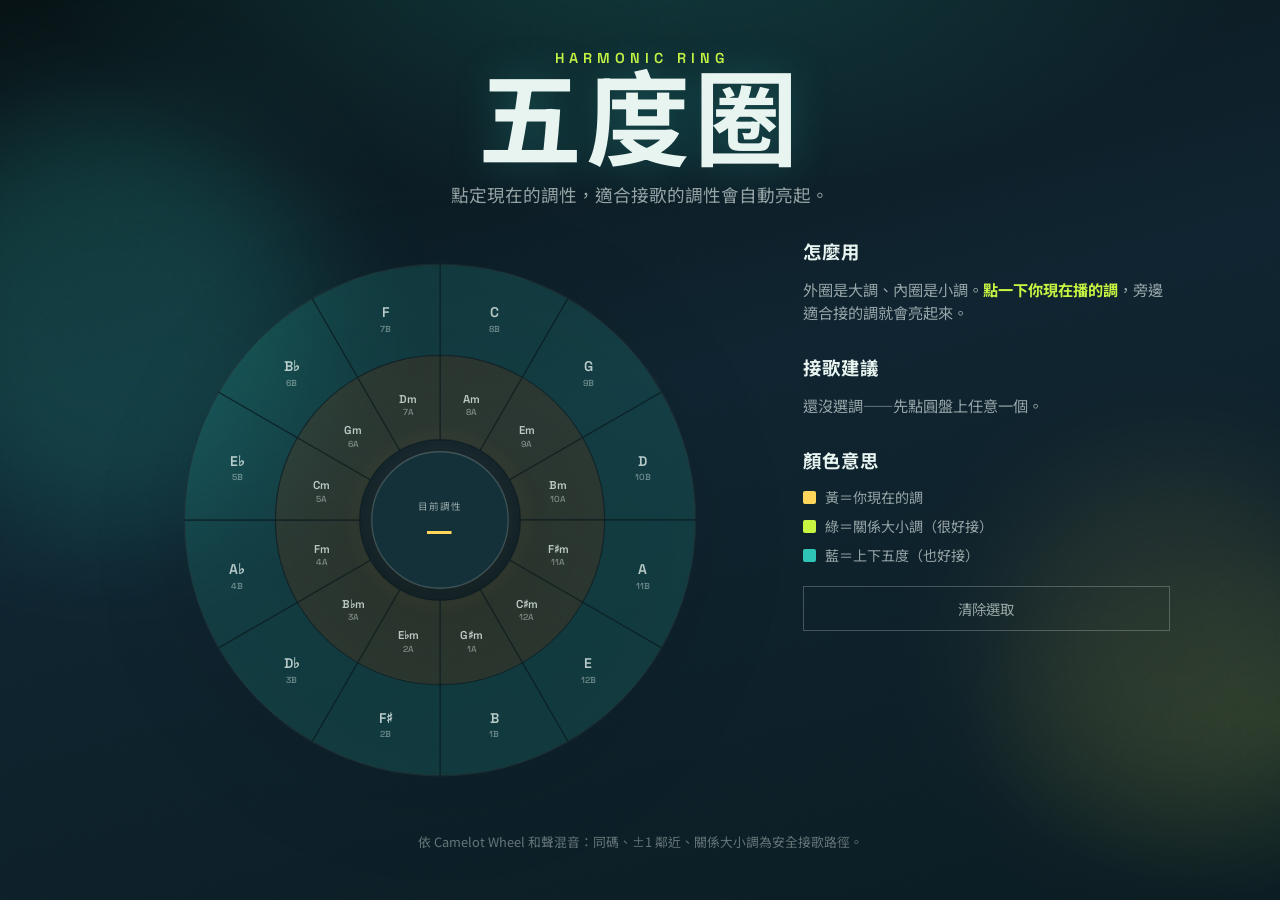
==== index.html @ 243cd07b "Add interactive Circle of Fifths DJ mixing reference page" ====
<!DOCTYPE html>
<html lang="zh-Hant">
<head>
  <meta charset="UTF-8" />
  <meta name="viewport" content="width=device-width, initial-scale=1.0" />
  <title>五度圈 · DJ 接歌參考</title>
  <link rel="preconnect" href="https://fonts.googleapis.com" />
  <link rel="preconnect" href="https://fonts.gstatic.com" crossorigin />
  <link href="https://fonts.googleapis.com/css2?family=Archivo+Black&family=Noto+Sans+TC:wght@400;500;700&family=Space+Grotesk:wght@400;500;600&display=swap" rel="stylesheet" />
  <link rel="stylesheet" href="styles.css" />
</head>
<body>
  <div class="atmosphere" aria-hidden="true">
    <div class="orb orb-a"></div>
    <div class="orb orb-b"></div>
    <div class="grain"></div>
  </div>

  <header class="hero">
    <p class="brand">HARMONIC RING</p>
    <h1>五度圈</h1>
    <p class="tagline">點定現在的調性，適合接歌的調性會自動亮起。</p>
  </header>

  <main class="stage">
    <section class="wheel-panel" aria-label="五度圈">
      <div class="wheel-wrap">
        <svg id="wheel" viewBox="0 0 640 640" role="img" aria-label="可點選的五度圈">
          <defs>
            <radialGradient id="hubGlow" cx="50%" cy="50%" r="50%">
              <stop offset="0%" stop-color="rgba(255, 214, 90, 0.35)" />
              <stop offset="55%" stop-color="rgba(255, 214, 90, 0.08)" />
              <stop offset="100%" stop-color="rgba(255, 214, 90, 0)" />
            </radialGradient>
            <filter id="softGlow" x="-40%" y="-40%" width="180%" height="180%">
              <feGaussianBlur stdDeviation="4" result="blur" />
              <feMerge>
                <feMergeNode in="blur" />
                <feMergeNode in="SourceGraphic" />
              </feMerge>
            </filter>
          </defs>
          <circle class="wheel-ring" cx="320" cy="320" r="292" />
          <circle class="wheel-ring inner" cx="320" cy="320" r="188" />
          <circle class="hub-glow" cx="320" cy="320" r="110" fill="url(#hubGlow)" />
          <g id="segments"></g>
          <g id="labels"></g>
          <g class="hub">
            <circle cx="320" cy="320" r="78" class="hub-disk" />
            <text x="320" y="308" class="hub-kicker" text-anchor="middle">目前調性</text>
            <text id="hub-key" x="320" y="342" class="hub-key" text-anchor="middle">—</text>
            <text id="hub-camelot" x="320" y="368" class="hub-camelot" text-anchor="middle"></text>
          </g>
        </svg>
      </div>
    </section>

    <aside class="side" aria-live="polite">
      <div class="side-block">
        <h2>怎麼用</h2>
        <p class="hint">外圈是大調、內圈是小調。<strong>點一下你現在播的調</strong>，旁邊適合接的調就會亮起來。</p>
      </div>

      <div class="side-block">
        <h2>接歌建議</h2>
        <p id="hint" class="hint">還沒選調——先點圓盤上任意一個。</p>
        <ul id="compat-list" class="compat-list"></ul>
      </div>

      <div class="side-block colors">
        <h2>顏色意思</h2>
        <ul class="legend">
          <li><span class="swatch selected"></span>黃＝你現在的調</li>
          <li><span class="swatch match"></span>綠＝關係大小調（很好接）</li>
          <li><span class="swatch adjacent"></span>藍＝上下五度（也好接）</li>
        </ul>
      </div>

      <button type="button" id="clear-btn" class="clear-btn">清除選取</button>
    </aside>
  </main>

  <footer class="foot">
    <p>依 Camelot Wheel 和聲混音：同碼、±1 鄰近、關係大小調為安全接歌路徑。</p>
  </footer>

  <script src="app.js"></script>
</body>
</html>
---- styles.css ----
:root {
  --ink: #0c1a1f;
  --ink-soft: #143039;
  --foam: #e8f4f0;
  --foam-dim: rgba(232, 244, 240, 0.62);
  --lime: #c8f542;
  --lime-deep: #9bc91a;
  --amber: #ffd65a;
  --teal: #2ec4b6;
  --teal-dim: rgba(46, 196, 182, 0.28);
  --rose: #ff6b4a;
  --mute: rgba(232, 244, 240, 0.18);
  --font-display: "Archivo Black", "Noto Sans TC", sans-serif;
  --font-body: "Noto Sans TC", "Space Grotesk", sans-serif;
  --font-mono: "Space Grotesk", sans-serif;
}

*,
*::before,
*::after {
  box-sizing: border-box;
}

html,
body {
  margin: 0;
  min-height: 100%;
}

body {
  font-family: var(--font-body);
  color: var(--foam);
  background: var(--ink);
  overflow-x: hidden;
  line-height: 1.5;
}

.atmosphere {
  position: fixed;
  inset: 0;
  pointer-events: none;
  z-index: 0;
  background:
    radial-gradient(ellipse 90% 60% at 50% -10%, rgba(46, 196, 182, 0.22), transparent 55%),
    radial-gradient(ellipse 50% 40% at 100% 80%, rgba(200, 245, 66, 0.08), transparent 50%),
    linear-gradient(165deg, #071215 0%, #0f2430 45%, #0a1c22 100%);
}

.orb {
  position: absolute;
  border-radius: 50%;
  filter: blur(60px);
  opacity: 0.55;
  animation: drift 14s ease-in-out infinite alternate;
}

.orb-a {
  width: min(48vw, 420px);
  height: min(48vw, 420px);
  top: 12%;
  left: -8%;
  background: rgba(46, 196, 182, 0.35);
}

.orb-b {
  width: min(40vw, 360px);
  height: min(40vw, 360px);
  right: -6%;
  bottom: 8%;
  background: rgba(255, 214, 90, 0.18);
  animation-delay: -4s;
}

.grain {
  position: absolute;
  inset: 0;
  opacity: 0.07;
  background-image: url("data:image/svg+xml,%3Csvg viewBox='0 0 200 200' xmlns='http://www.w3.org/2000/svg'%3E%3Cfilter id='n'%3E%3CfeTurbulence type='fractalNoise' baseFrequency='0.85' numOctaves='3' stitchTiles='stitch'/%3E%3C/filter%3E%3Crect width='100%25' height='100%25' filter='url(%23n)'/%3E%3C/svg%3E");
  mix-blend-mode: overlay;
}

@keyframes drift {
  from { transform: translate(0, 0) scale(1); }
  to { transform: translate(24px, -18px) scale(1.08); }
}

.hero,
.stage,
.foot {
  position: relative;
  z-index: 1;
}

.hero {
  text-align: center;
  padding: clamp(1.5rem, 5vw, 3rem) 1.25rem 0.5rem;
  animation: rise 0.7s ease-out both;
}

.brand {
  margin: 0;
  font-family: var(--font-mono);
  font-size: clamp(0.75rem, 2vw, 0.9rem);
  letter-spacing: 0.35em;
  text-indent: 0.35em;
  color: var(--lime);
  font-weight: 600;
}

.hero h1 {
  margin: 0.35rem 0 0.5rem;
  font-family: var(--font-display);
  font-size: clamp(3.2rem, 12vw, 6.5rem);
  letter-spacing: 0.04em;
  line-height: 0.95;
  color: var(--foam);
  text-shadow: 0 0 40px rgba(46, 196, 182, 0.25);
}

.tagline {
  margin: 0 auto;
  max-width: 26rem;
  color: var(--foam-dim);
  font-size: clamp(0.95rem, 2.4vw, 1.1rem);
  font-weight: 400;
}

.stage {
  display: grid;
  grid-template-columns: 1fr;
  gap: 1.5rem;
  align-items: start;
  max-width: 1100px;
  margin: 0 auto;
  padding: 1rem 1.25rem 2rem;
}

@media (min-width: 900px) {
  .stage {
    grid-template-columns: minmax(0, 1.35fr) minmax(260px, 0.75fr);
    gap: 2rem;
    padding-top: 1.5rem;
  }
}

.wheel-wrap {
  width: min(100%, 560px);
  margin: 0 auto;
  animation: rise 0.85s ease-out 0.12s both;
}

#wheel {
  width: 100%;
  height: auto;
  display: block;
  filter: drop-shadow(0 20px 50px rgba(0, 0, 0, 0.45));
}

.wheel-ring {
  fill: none;
  stroke: rgba(232, 244, 240, 0.12);
  stroke-width: 1.5;
}

.wheel-ring.inner {
  stroke: rgba(232, 244, 240, 0.08);
}

.hub-disk {
  fill: var(--ink-soft);
  stroke: rgba(232, 244, 240, 0.2);
  stroke-width: 1.5;
}

.hub-kicker {
  fill: var(--foam-dim);
  font-family: var(--font-body);
  font-size: 11px;
  letter-spacing: 0.12em;
}

.hub-key {
  fill: var(--amber);
  font-family: var(--font-display);
  font-size: 28px;
  letter-spacing: 0.02em;
}

.hub-camelot {
  fill: var(--teal);
  font-family: var(--font-mono);
  font-size: 13px;
  font-weight: 600;
}

.key-seg {
  cursor: pointer;
  transition: opacity 0.25s ease, filter 0.25s ease;
  outline: none;
}

.key-seg path {
  stroke: rgba(12, 26, 31, 0.55);
  stroke-width: 1.5;
  transition: fill 0.25s ease, stroke 0.25s ease, filter 0.25s ease;
}

.key-seg text {
  pointer-events: none;
  font-family: var(--font-mono);
  font-weight: 600;
  fill: rgba(232, 244, 240, 0.78);
  transition: fill 0.25s ease, opacity 0.25s ease;
}

.key-seg .camelot-label {
  font-size: 10px;
  fill: rgba(232, 244, 240, 0.45);
  font-weight: 500;
}

.key-seg.major path {
  fill: rgba(46, 196, 182, 0.16);
}

.key-seg.minor path {
  fill: rgba(255, 214, 90, 0.12);
}

.key-seg:hover path,
.key-seg:focus-visible path {
  fill: rgba(200, 245, 66, 0.28);
  stroke: rgba(200, 245, 66, 0.55);
}

.key-seg:hover text,
.key-seg:focus-visible text {
  fill: var(--foam);
}

/* Dim non-compatible when a key is selected */
.wheel-active .key-seg {
  opacity: 0.28;
}

.wheel-active .key-seg.is-lit {
  opacity: 1;
  animation: pop 0.35s ease-out both;
}

.wheel-active .key-seg.is-selected path {
  fill: var(--amber);
  stroke: rgba(255, 246, 200, 0.9);
  filter: url(#softGlow);
}

.wheel-active .key-seg.is-selected text {
  fill: var(--ink);
}

.wheel-active .key-seg.is-selected .camelot-label {
  fill: rgba(12, 26, 31, 0.7);
}

.wheel-active .key-seg.is-match path {
  fill: rgba(200, 245, 66, 0.55);
  stroke: rgba(200, 245, 66, 0.85);
}

.wheel-active .key-seg.is-match text {
  fill: var(--ink);
}

.wheel-active .key-seg.is-match .camelot-label {
  fill: rgba(12, 26, 31, 0.65);
}

.wheel-active .key-seg.is-adjacent path {
  fill: rgba(46, 196, 182, 0.55);
  stroke: rgba(46, 196, 182, 0.9);
}

.wheel-active .key-seg.is-adjacent text {
  fill: var(--ink);
}

.wheel-active .key-seg.is-adjacent .camelot-label {
  fill: rgba(12, 26, 31, 0.65);
}

.wheel-active .key-seg.is-energy path {
  fill: rgba(255, 107, 74, 0.5);
  stroke: rgba(255, 107, 74, 0.85);
}

.wheel-active .key-seg.is-energy text {
  fill: var(--foam);
}

@keyframes pop {
  from { transform: scale(0.96); }
  to { transform: scale(1); }
}

@keyframes rise {
  from {
    opacity: 0;
    transform: translateY(16px);
  }
  to {
    opacity: 1;
    transform: translateY(0);
  }
}

.side {
  display: flex;
  flex-direction: column;
  gap: 1.25rem;
  animation: rise 0.9s ease-out 0.2s both;
}

.side-block h2 {
  margin: 0 0 0.65rem;
  font-family: var(--font-display);
  font-size: 1.15rem;
  letter-spacing: 0.06em;
  color: var(--foam);
}

.hint {
  margin: 0 0 0.75rem;
  color: var(--foam-dim);
  font-size: 0.95rem;
}

.compat-list {
  list-style: none;
  margin: 0;
  padding: 0;
  display: flex;
  flex-direction: column;
  gap: 0.45rem;
}

.compat-list li {
  display: flex;
  align-items: baseline;
  justify-content: space-between;
  gap: 0.75rem;
  padding: 0.55rem 0;
  border-bottom: 1px solid var(--mute);
  font-size: 0.95rem;
}

.compat-list .name {
  font-weight: 700;
  color: var(--foam);
}

.compat-list .why {
  color: var(--foam-dim);
  font-size: 0.82rem;
  text-align: right;
}

.compat-list .tag {
  display: inline-block;
  margin-right: 0.35rem;
  font-family: var(--font-mono);
  font-size: 0.75rem;
  font-weight: 600;
  color: var(--teal);
}

.hint strong {
  color: var(--lime);
  font-weight: 700;
}

.legend {
  list-style: none;
  margin: 0;
  padding: 0;
  display: flex;
  flex-direction: column;
  gap: 0.5rem;
  font-size: 0.88rem;
  color: var(--foam-dim);
}

.legend li {
  display: flex;
  align-items: center;
  gap: 0.55rem;
}

.swatch {
  width: 0.85rem;
  height: 0.85rem;
  border-radius: 2px;
  flex-shrink: 0;
}

.swatch.selected { background: var(--amber); }
.swatch.match { background: var(--lime); }
.swatch.adjacent { background: var(--teal); }
.swatch.energy { background: var(--rose); }

.clear-btn {
  appearance: none;
  border: 1px solid rgba(232, 244, 240, 0.25);
  background: transparent;
  color: var(--foam-dim);
  font-family: var(--font-body);
  font-size: 0.9rem;
  padding: 0.7rem 1rem;
  cursor: pointer;
  transition: color 0.2s ease, border-color 0.2s ease, background 0.2s ease;
}

.clear-btn:hover {
  color: var(--foam);
  border-color: var(--lime);
  background: rgba(200, 245, 66, 0.08);
}

.foot {
  text-align: center;
  padding: 0 1.25rem 2.5rem;
  color: rgba(232, 244, 240, 0.4);
  font-size: 0.8rem;
}

.foot p {
  margin: 0 auto;
  max-width: 36rem;
}
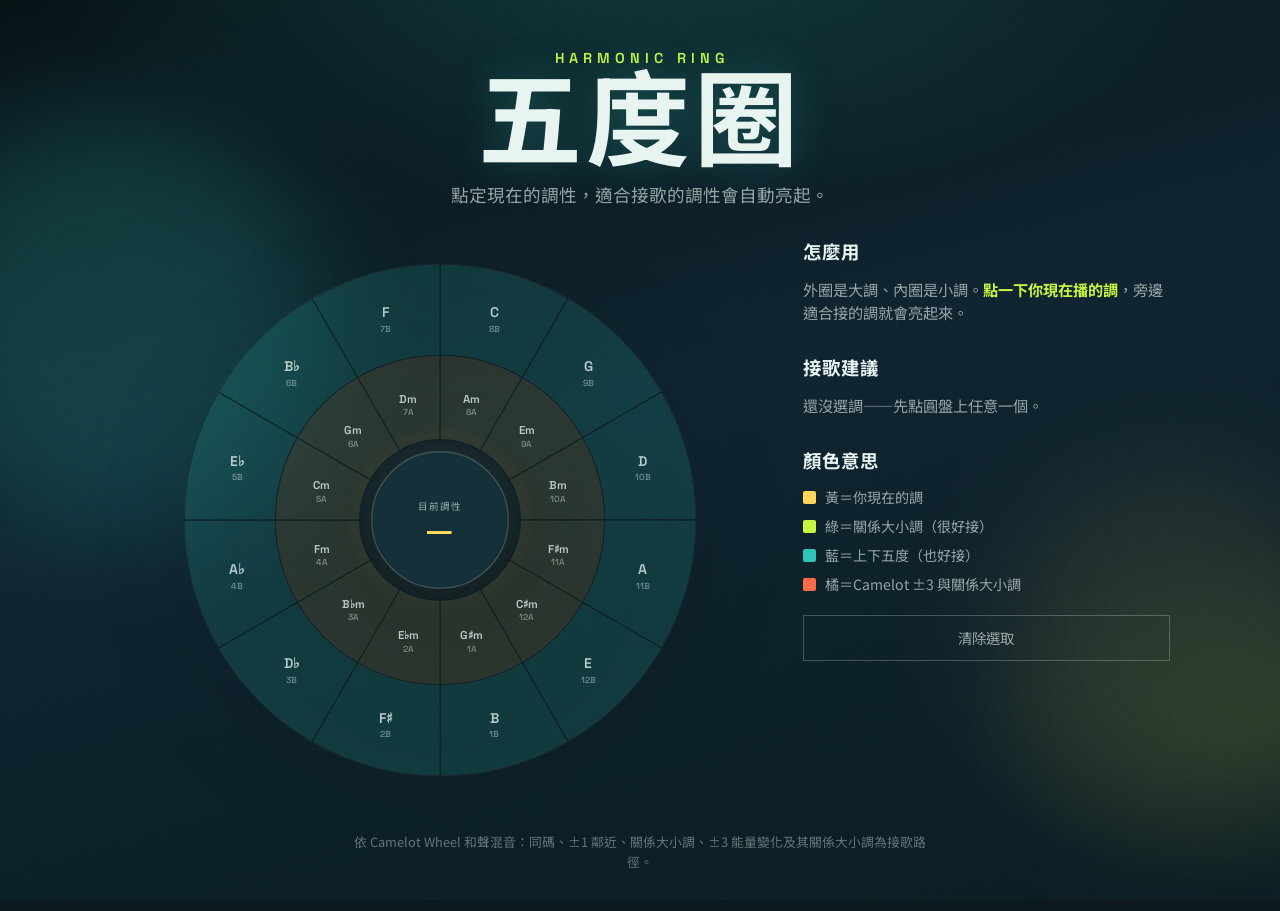
==== commit 4ec180ff: "Add Camelot ±3 energy links and their relative majors/minors Highlight same-letter ±3 keys plus oppo" ====
--- a/index.html
+++ b/index.html
@@ -73,6 +73,7 @@
           <li><span class="swatch selected"></span>黃＝你現在的調</li>
           <li><span class="swatch match"></span>綠＝關係大小調（很好接）</li>
           <li><span class="swatch adjacent"></span>藍＝上下五度（也好接）</li>
+          <li><span class="swatch energy"></span>橘＝Camelot ±3 與關係大小調</li>
         </ul>
       </div>
 
@@ -81,7 +82,7 @@
   </main>
 
   <footer class="foot">
-    <p>依 Camelot Wheel 和聲混音：同碼、±1 鄰近、關係大小調為安全接歌路徑。</p>
+    <p>依 Camelot Wheel 和聲混音：同碼、±1 鄰近、關係大小調、±3 能量變化及其關係大小調為接歌路徑。</p>
   </footer>
 
   <script src="app.js"></script>
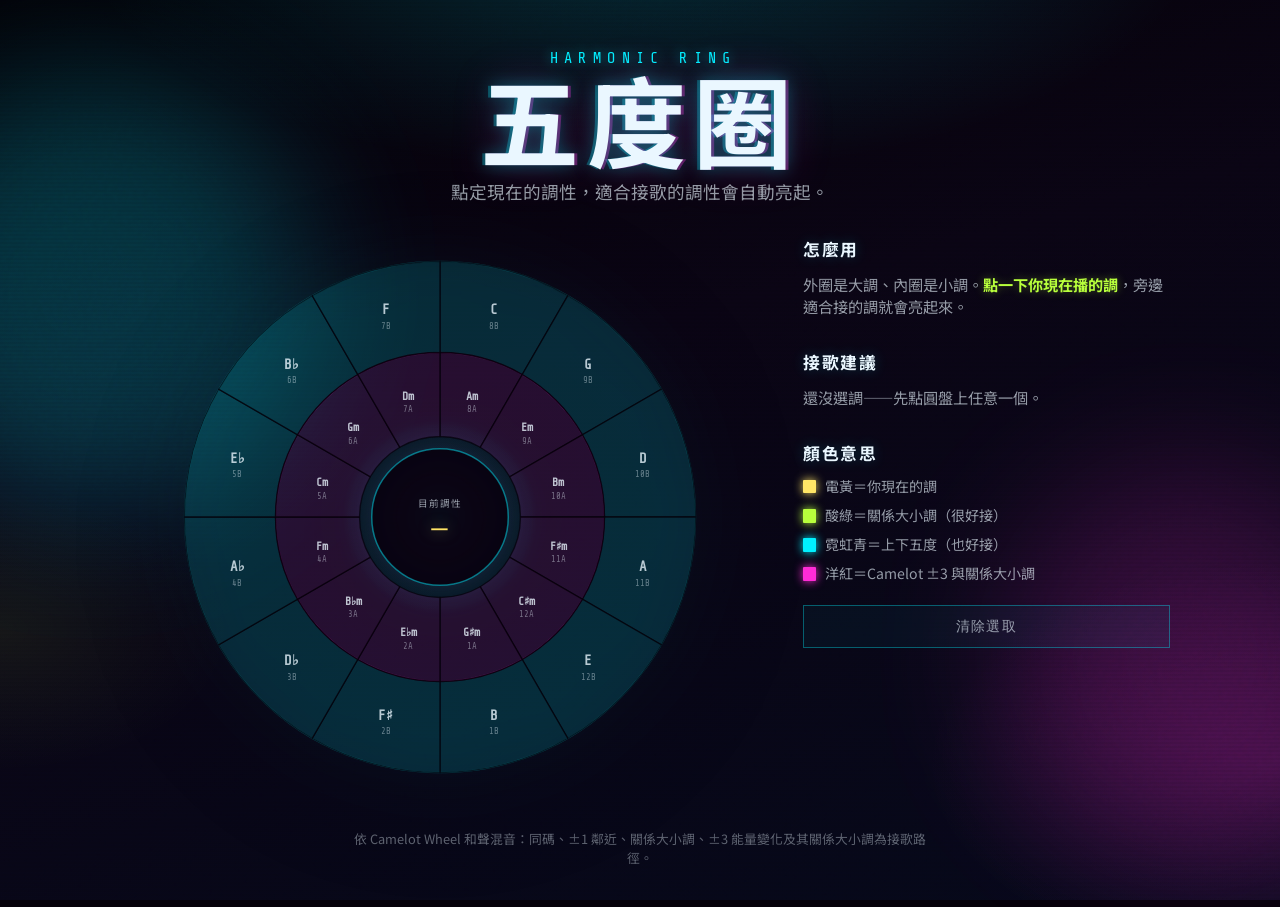
==== commit cfc0fd71: "Restyle UI to a cyberpunk neon palette Shift the wheel into void black with cyan/magenta neon accent" ====
--- a/index.html
+++ b/index.html
@@ -6,7 +6,7 @@
   <title>五度圈 · DJ 接歌參考</title>
   <link rel="preconnect" href="https://fonts.googleapis.com" />
   <link rel="preconnect" href="https://fonts.gstatic.com" crossorigin />
-  <link href="https://fonts.googleapis.com/css2?family=Archivo+Black&family=Noto+Sans+TC:wght@400;500;700&family=Space+Grotesk:wght@400;500;600&display=swap" rel="stylesheet" />
+  <link href="https://fonts.googleapis.com/css2?family=Noto+Sans+TC:wght@400;500;700&family=Orbitron:wght@600;700&family=Rajdhani:wght@500;600;700&family=Share+Tech+Mono&display=swap" rel="stylesheet" />
   <link rel="stylesheet" href="styles.css" />
 </head>
 <body>
@@ -14,6 +14,7 @@
     <div class="orb orb-a"></div>
     <div class="orb orb-b"></div>
     <div class="grain"></div>
+    <div class="scanlines"></div>
   </div>
 
   <header class="hero">
@@ -28,9 +29,9 @@
         <svg id="wheel" viewBox="0 0 640 640" role="img" aria-label="可點選的五度圈">
           <defs>
             <radialGradient id="hubGlow" cx="50%" cy="50%" r="50%">
-              <stop offset="0%" stop-color="rgba(255, 214, 90, 0.35)" />
-              <stop offset="55%" stop-color="rgba(255, 214, 90, 0.08)" />
-              <stop offset="100%" stop-color="rgba(255, 214, 90, 0)" />
+              <stop offset="0%" stop-color="rgba(0, 240, 255, 0.4)" />
+              <stop offset="45%" stop-color="rgba(255, 43, 214, 0.14)" />
+              <stop offset="100%" stop-color="rgba(0, 240, 255, 0)" />
             </radialGradient>
             <filter id="softGlow" x="-40%" y="-40%" width="180%" height="180%">
               <feGaussianBlur stdDeviation="4" result="blur" />
@@ -70,10 +71,10 @@
       <div class="side-block colors">
         <h2>顏色意思</h2>
         <ul class="legend">
-          <li><span class="swatch selected"></span>黃＝你現在的調</li>
-          <li><span class="swatch match"></span>綠＝關係大小調（很好接）</li>
-          <li><span class="swatch adjacent"></span>藍＝上下五度（也好接）</li>
-          <li><span class="swatch energy"></span>橘＝Camelot ±3 與關係大小調</li>
+          <li><span class="swatch selected"></span>電黃＝你現在的調</li>
+          <li><span class="swatch match"></span>酸綠＝關係大小調（很好接）</li>
+          <li><span class="swatch adjacent"></span>霓虹青＝上下五度（也好接）</li>
+          <li><span class="swatch energy"></span>洋紅＝Camelot ±3 與關係大小調</li>
         </ul>
       </div>
 
--- a/styles.css
+++ b/styles.css
@@ -1,18 +1,20 @@
 :root {
-  --ink: #0c1a1f;
-  --ink-soft: #143039;
-  --foam: #e8f4f0;
-  --foam-dim: rgba(232, 244, 240, 0.62);
-  --lime: #c8f542;
-  --lime-deep: #9bc91a;
-  --amber: #ffd65a;
-  --teal: #2ec4b6;
-  --teal-dim: rgba(46, 196, 182, 0.28);
-  --rose: #ff6b4a;
-  --mute: rgba(232, 244, 240, 0.18);
-  --font-display: "Archivo Black", "Noto Sans TC", sans-serif;
-  --font-body: "Noto Sans TC", "Space Grotesk", sans-serif;
-  --font-mono: "Space Grotesk", sans-serif;
+  --ink: #05010a;
+  --ink-soft: #12081c;
+  --foam: #eaf7ff;
+  --foam-dim: rgba(234, 247, 255, 0.62);
+  --lime: #b8ff3c;
+  --lime-deep: #7fd90a;
+  --amber: #ffe566;
+  --teal: #00f0ff;
+  --teal-dim: rgba(0, 240, 255, 0.28);
+  --rose: #ff2bd6;
+  --magenta: #ff2bd6;
+  --magenta-dim: rgba(255, 43, 214, 0.28);
+  --mute: rgba(234, 247, 255, 0.14);
+  --font-display: "Orbitron", "Noto Sans TC", sans-serif;
+  --font-body: "Noto Sans TC", "Rajdhani", sans-serif;
+  --font-mono: "Share Tech Mono", "Rajdhani", monospace;
 }
 
 *,
@@ -41,47 +43,67 @@
   pointer-events: none;
   z-index: 0;
   background:
-    radial-gradient(ellipse 90% 60% at 50% -10%, rgba(46, 196, 182, 0.22), transparent 55%),
-    radial-gradient(ellipse 50% 40% at 100% 80%, rgba(200, 245, 66, 0.08), transparent 50%),
-    linear-gradient(165deg, #071215 0%, #0f2430 45%, #0a1c22 100%);
+    radial-gradient(ellipse 80% 50% at 50% -8%, rgba(0, 240, 255, 0.18), transparent 55%),
+    radial-gradient(ellipse 55% 45% at 100% 85%, rgba(255, 43, 214, 0.16), transparent 50%),
+    radial-gradient(ellipse 40% 35% at 0% 70%, rgba(184, 255, 60, 0.07), transparent 45%),
+    linear-gradient(165deg, #020006 0%, #0a0414 40%, #05081a 100%);
 }
 
 .orb {
   position: absolute;
   border-radius: 50%;
-  filter: blur(60px);
-  opacity: 0.55;
-  animation: drift 14s ease-in-out infinite alternate;
+  filter: blur(70px);
+  opacity: 0.65;
+  animation: drift 12s ease-in-out infinite alternate;
 }
 
 .orb-a {
-  width: min(48vw, 420px);
-  height: min(48vw, 420px);
-  top: 12%;
-  left: -8%;
-  background: rgba(46, 196, 182, 0.35);
+  width: min(52vw, 440px);
+  height: min(52vw, 440px);
+  top: 8%;
+  left: -10%;
+  background: rgba(0, 240, 255, 0.32);
 }
 
 .orb-b {
-  width: min(40vw, 360px);
-  height: min(40vw, 360px);
-  right: -6%;
-  bottom: 8%;
-  background: rgba(255, 214, 90, 0.18);
-  animation-delay: -4s;
+  width: min(44vw, 380px);
+  height: min(44vw, 380px);
+  right: -8%;
+  bottom: 6%;
+  background: rgba(255, 43, 214, 0.28);
+  animation-delay: -5s;
 }
 
 .grain {
   position: absolute;
   inset: 0;
-  opacity: 0.07;
-  background-image: url("data:image/svg+xml,%3Csvg viewBox='0 0 200 200' xmlns='http://www.w3.org/2000/svg'%3E%3Cfilter id='n'%3E%3CfeTurbulence type='fractalNoise' baseFrequency='0.85' numOctaves='3' stitchTiles='stitch'/%3E%3C/filter%3E%3Crect width='100%25' height='100%25' filter='url(%23n)'/%3E%3C/svg%3E");
+  opacity: 0.09;
+  background-image: url("data:image/svg+xml,%3Csvg viewBox='0 0 200 200' xmlns='http://www.w3.org/2000/svg'%3E%3Cfilter id='n'%3E%3CfeTurbulence type='fractalNoise' baseFrequency='0.9' numOctaves='3' stitchTiles='stitch'/%3E%3C/filter%3E%3Crect width='100%25' height='100%25' filter='url(%23n)'/%3E%3C/svg%3E");
   mix-blend-mode: overlay;
+}
+
+.scanlines {
+  position: absolute;
+  inset: 0;
+  opacity: 0.12;
+  background: repeating-linear-gradient(
+    to bottom,
+    transparent 0,
+    transparent 2px,
+    rgba(0, 0, 0, 0.45) 2px,
+    rgba(0, 0, 0, 0.45) 4px
+  );
+  animation: scan-drift 8s linear infinite;
 }
 
 @keyframes drift {
   from { transform: translate(0, 0) scale(1); }
-  to { transform: translate(24px, -18px) scale(1.08); }
+  to { transform: translate(28px, -22px) scale(1.1); }
+}
+
+@keyframes scan-drift {
+  from { transform: translateY(0); }
+  to { transform: translateY(4px); }
 }
 
 .hero,
@@ -100,21 +122,27 @@
 .brand {
   margin: 0;
   font-family: var(--font-mono);
-  font-size: clamp(0.75rem, 2vw, 0.9rem);
-  letter-spacing: 0.35em;
-  text-indent: 0.35em;
-  color: var(--lime);
-  font-weight: 600;
+  font-size: clamp(0.75rem, 2vw, 0.95rem);
+  letter-spacing: 0.42em;
+  text-indent: 0.42em;
+  color: var(--teal);
+  font-weight: 400;
+  text-shadow: 0 0 12px rgba(0, 240, 255, 0.55);
 }
 
 .hero h1 {
   margin: 0.35rem 0 0.5rem;
   font-family: var(--font-display);
-  font-size: clamp(3.2rem, 12vw, 6.5rem);
-  letter-spacing: 0.04em;
+  font-size: clamp(3rem, 11vw, 6.2rem);
+  letter-spacing: 0.08em;
   line-height: 0.95;
   color: var(--foam);
-  text-shadow: 0 0 40px rgba(46, 196, 182, 0.25);
+  text-shadow:
+    0 0 18px rgba(0, 240, 255, 0.35),
+    0 0 48px rgba(255, 43, 214, 0.22),
+    3px 0 0 rgba(255, 43, 214, 0.35),
+    -3px 0 0 rgba(0, 240, 255, 0.28);
+  animation: glitch-soft 5.5s steps(2, end) infinite;
 }
 
 .tagline {
@@ -153,23 +181,24 @@
   width: 100%;
   height: auto;
   display: block;
-  filter: drop-shadow(0 20px 50px rgba(0, 0, 0, 0.45));
+  filter: drop-shadow(0 0 28px rgba(0, 240, 255, 0.18))
+          drop-shadow(0 18px 50px rgba(0, 0, 0, 0.55));
 }
 
 .wheel-ring {
   fill: none;
-  stroke: rgba(232, 244, 240, 0.12);
+  stroke: rgba(0, 240, 255, 0.28);
   stroke-width: 1.5;
 }
 
 .wheel-ring.inner {
-  stroke: rgba(232, 244, 240, 0.08);
+  stroke: rgba(255, 43, 214, 0.22);
 }
 
 .hub-disk {
-  fill: var(--ink-soft);
-  stroke: rgba(232, 244, 240, 0.2);
-  stroke-width: 1.5;
+  fill: rgba(8, 2, 16, 0.92);
+  stroke: rgba(0, 240, 255, 0.45);
+  stroke-width: 1.75;
 }
 
 .hub-kicker {
@@ -182,8 +211,9 @@
 .hub-key {
   fill: var(--amber);
   font-family: var(--font-display);
-  font-size: 28px;
-  letter-spacing: 0.02em;
+  font-size: 26px;
+  letter-spacing: 0.04em;
+  filter: drop-shadow(0 0 8px rgba(255, 229, 102, 0.55));
 }
 
 .hub-camelot {
@@ -200,7 +230,7 @@
 }
 
 .key-seg path {
-  stroke: rgba(12, 26, 31, 0.55);
+  stroke: rgba(5, 1, 10, 0.7);
   stroke-width: 1.5;
   transition: fill 0.25s ease, stroke 0.25s ease, filter 0.25s ease;
 }
@@ -209,28 +239,29 @@
   pointer-events: none;
   font-family: var(--font-mono);
   font-weight: 600;
-  fill: rgba(232, 244, 240, 0.78);
+  fill: rgba(234, 247, 255, 0.78);
   transition: fill 0.25s ease, opacity 0.25s ease;
 }
 
 .key-seg .camelot-label {
   font-size: 10px;
-  fill: rgba(232, 244, 240, 0.45);
+  fill: rgba(234, 247, 255, 0.42);
   font-weight: 500;
 }
 
 .key-seg.major path {
-  fill: rgba(46, 196, 182, 0.16);
+  fill: rgba(0, 240, 255, 0.14);
 }
 
 .key-seg.minor path {
-  fill: rgba(255, 214, 90, 0.12);
+  fill: rgba(255, 43, 214, 0.12);
 }
 
 .key-seg:hover path,
 .key-seg:focus-visible path {
-  fill: rgba(200, 245, 66, 0.28);
-  stroke: rgba(200, 245, 66, 0.55);
+  fill: rgba(184, 255, 60, 0.28);
+  stroke: rgba(184, 255, 60, 0.65);
+  filter: url(#softGlow);
 }
 
 .key-seg:hover text,
@@ -240,7 +271,7 @@
 
 /* Dim non-compatible when a key is selected */
 .wheel-active .key-seg {
-  opacity: 0.28;
+  opacity: 0.22;
 }
 
 .wheel-active .key-seg.is-lit {
@@ -250,7 +281,7 @@
 
 .wheel-active .key-seg.is-selected path {
   fill: var(--amber);
-  stroke: rgba(255, 246, 200, 0.9);
+  stroke: rgba(255, 246, 200, 0.95);
   filter: url(#softGlow);
 }
 
@@ -259,12 +290,13 @@
 }
 
 .wheel-active .key-seg.is-selected .camelot-label {
-  fill: rgba(12, 26, 31, 0.7);
+  fill: rgba(5, 1, 10, 0.7);
 }
 
 .wheel-active .key-seg.is-match path {
-  fill: rgba(200, 245, 66, 0.55);
-  stroke: rgba(200, 245, 66, 0.85);
+  fill: rgba(184, 255, 60, 0.55);
+  stroke: rgba(184, 255, 60, 0.95);
+  filter: url(#softGlow);
 }
 
 .wheel-active .key-seg.is-match text {
@@ -272,12 +304,13 @@
 }
 
 .wheel-active .key-seg.is-match .camelot-label {
-  fill: rgba(12, 26, 31, 0.65);
+  fill: rgba(5, 1, 10, 0.65);
 }
 
 .wheel-active .key-seg.is-adjacent path {
-  fill: rgba(46, 196, 182, 0.55);
-  stroke: rgba(46, 196, 182, 0.9);
+  fill: rgba(0, 240, 255, 0.52);
+  stroke: rgba(0, 240, 255, 0.95);
+  filter: url(#softGlow);
 }
 
 .wheel-active .key-seg.is-adjacent text {
@@ -285,16 +318,21 @@
 }
 
 .wheel-active .key-seg.is-adjacent .camelot-label {
-  fill: rgba(12, 26, 31, 0.65);
+  fill: rgba(5, 1, 10, 0.65);
 }
 
 .wheel-active .key-seg.is-energy path {
-  fill: rgba(255, 107, 74, 0.5);
-  stroke: rgba(255, 107, 74, 0.85);
+  fill: rgba(255, 43, 214, 0.52);
+  stroke: rgba(255, 43, 214, 0.95);
+  filter: url(#softGlow);
 }
 
 .wheel-active .key-seg.is-energy text {
   fill: var(--foam);
+}
+
+.wheel-active .key-seg.is-energy .camelot-label {
+  fill: rgba(234, 247, 255, 0.72);
 }
 
 @keyframes pop {
@@ -310,6 +348,23 @@
   to {
     opacity: 1;
     transform: translateY(0);
+  }
+}
+
+@keyframes glitch-soft {
+  0%,
+  92%,
+  100% {
+    transform: translate(0);
+  }
+  93% {
+    transform: translate(-2px, 1px);
+  }
+  94% {
+    transform: translate(2px, -1px);
+  }
+  95% {
+    transform: translate(0);
   }
 }
 
@@ -323,9 +378,10 @@
 .side-block h2 {
   margin: 0 0 0.65rem;
   font-family: var(--font-display);
-  font-size: 1.15rem;
-  letter-spacing: 0.06em;
+  font-size: 1.05rem;
+  letter-spacing: 0.1em;
   color: var(--foam);
+  text-shadow: 0 0 14px rgba(0, 240, 255, 0.2);
 }
 
 .hint {
@@ -371,11 +427,13 @@
   font-size: 0.75rem;
   font-weight: 600;
   color: var(--teal);
+  text-shadow: 0 0 8px rgba(0, 240, 255, 0.45);
 }
 
 .hint strong {
   color: var(--lime);
   font-weight: 700;
+  text-shadow: 0 0 10px rgba(184, 255, 60, 0.35);
 }
 
 .legend {
@@ -398,37 +456,55 @@
 .swatch {
   width: 0.85rem;
   height: 0.85rem;
-  border-radius: 2px;
+  border-radius: 1px;
   flex-shrink: 0;
-}
-
-.swatch.selected { background: var(--amber); }
-.swatch.match { background: var(--lime); }
-.swatch.adjacent { background: var(--teal); }
-.swatch.energy { background: var(--rose); }
+  box-shadow: 0 0 10px currentColor;
+}
+
+.swatch.selected {
+  background: var(--amber);
+  color: var(--amber);
+}
+
+.swatch.match {
+  background: var(--lime);
+  color: var(--lime);
+}
+
+.swatch.adjacent {
+  background: var(--teal);
+  color: var(--teal);
+}
+
+.swatch.energy {
+  background: var(--magenta);
+  color: var(--magenta);
+}
 
 .clear-btn {
   appearance: none;
-  border: 1px solid rgba(232, 244, 240, 0.25);
-  background: transparent;
+  border: 1px solid rgba(0, 240, 255, 0.35);
+  background: rgba(0, 240, 255, 0.04);
   color: var(--foam-dim);
-  font-family: var(--font-body);
+  font-family: var(--font-mono);
   font-size: 0.9rem;
+  letter-spacing: 0.08em;
   padding: 0.7rem 1rem;
   cursor: pointer;
-  transition: color 0.2s ease, border-color 0.2s ease, background 0.2s ease;
+  transition: color 0.2s ease, border-color 0.2s ease, background 0.2s ease, box-shadow 0.2s ease;
 }
 
 .clear-btn:hover {
   color: var(--foam);
-  border-color: var(--lime);
-  background: rgba(200, 245, 66, 0.08);
+  border-color: var(--magenta);
+  background: rgba(255, 43, 214, 0.1);
+  box-shadow: 0 0 18px rgba(255, 43, 214, 0.25);
 }
 
 .foot {
   text-align: center;
   padding: 0 1.25rem 2.5rem;
-  color: rgba(232, 244, 240, 0.4);
+  color: rgba(234, 247, 255, 0.38);
   font-size: 0.8rem;
 }
 
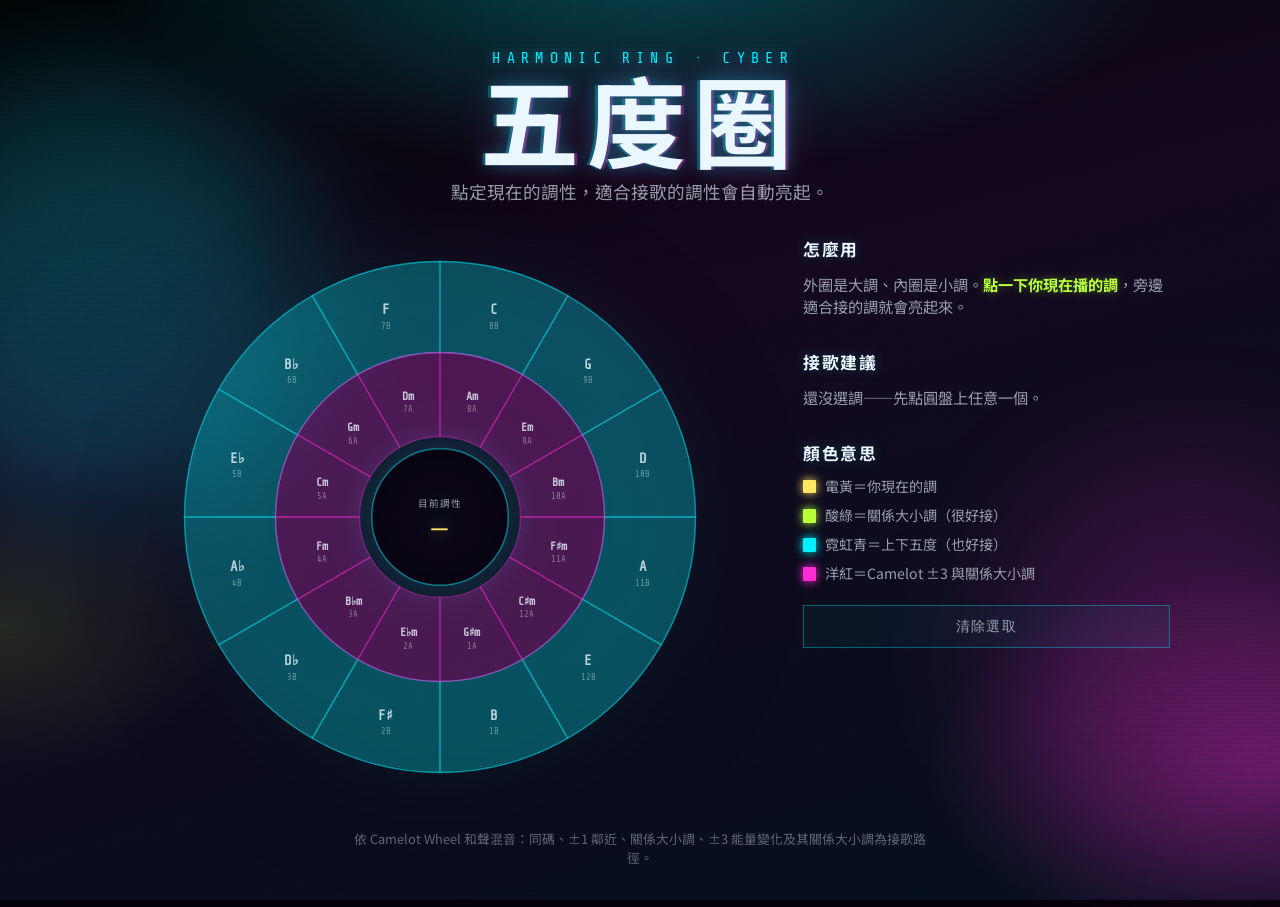
==== commit d4a49353: "Amp cyberpunk contrast and bust stylesheet cache Make cyan/magenta fills and orbs more obvious, rena" ====
--- a/index.html
+++ b/index.html
@@ -7,7 +7,7 @@
   <link rel="preconnect" href="https://fonts.googleapis.com" />
   <link rel="preconnect" href="https://fonts.gstatic.com" crossorigin />
   <link href="https://fonts.googleapis.com/css2?family=Noto+Sans+TC:wght@400;500;700&family=Orbitron:wght@600;700&family=Rajdhani:wght@500;600;700&family=Share+Tech+Mono&display=swap" rel="stylesheet" />
-  <link rel="stylesheet" href="styles.css" />
+  <link rel="stylesheet" href="styles.css?v=cyber3" />
 </head>
 <body>
   <div class="atmosphere" aria-hidden="true">
@@ -18,7 +18,7 @@
   </div>
 
   <header class="hero">
-    <p class="brand">HARMONIC RING</p>
+    <p class="brand">HARMONIC RING · CYBER</p>
     <h1>五度圈</h1>
     <p class="tagline">點定現在的調性，適合接歌的調性會自動亮起。</p>
   </header>
--- a/styles.css
+++ b/styles.css
@@ -43,10 +43,10 @@
   pointer-events: none;
   z-index: 0;
   background:
-    radial-gradient(ellipse 80% 50% at 50% -8%, rgba(0, 240, 255, 0.18), transparent 55%),
-    radial-gradient(ellipse 55% 45% at 100% 85%, rgba(255, 43, 214, 0.16), transparent 50%),
-    radial-gradient(ellipse 40% 35% at 0% 70%, rgba(184, 255, 60, 0.07), transparent 45%),
-    linear-gradient(165deg, #020006 0%, #0a0414 40%, #05081a 100%);
+    radial-gradient(ellipse 80% 50% at 50% -8%, rgba(0, 240, 255, 0.32), transparent 55%),
+    radial-gradient(ellipse 55% 45% at 100% 85%, rgba(255, 43, 214, 0.3), transparent 50%),
+    radial-gradient(ellipse 40% 35% at 0% 70%, rgba(184, 255, 60, 0.12), transparent 45%),
+    linear-gradient(165deg, #000000 0%, #14081f 38%, #03101c 100%);
 }
 
 .orb {
@@ -250,11 +250,13 @@
 }
 
 .key-seg.major path {
-  fill: rgba(0, 240, 255, 0.14);
+  fill: rgba(0, 240, 255, 0.28);
+  stroke: rgba(0, 240, 255, 0.35);
 }
 
 .key-seg.minor path {
-  fill: rgba(255, 43, 214, 0.12);
+  fill: rgba(255, 43, 214, 0.26);
+  stroke: rgba(255, 43, 214, 0.35);
 }
 
 .key-seg:hover path,
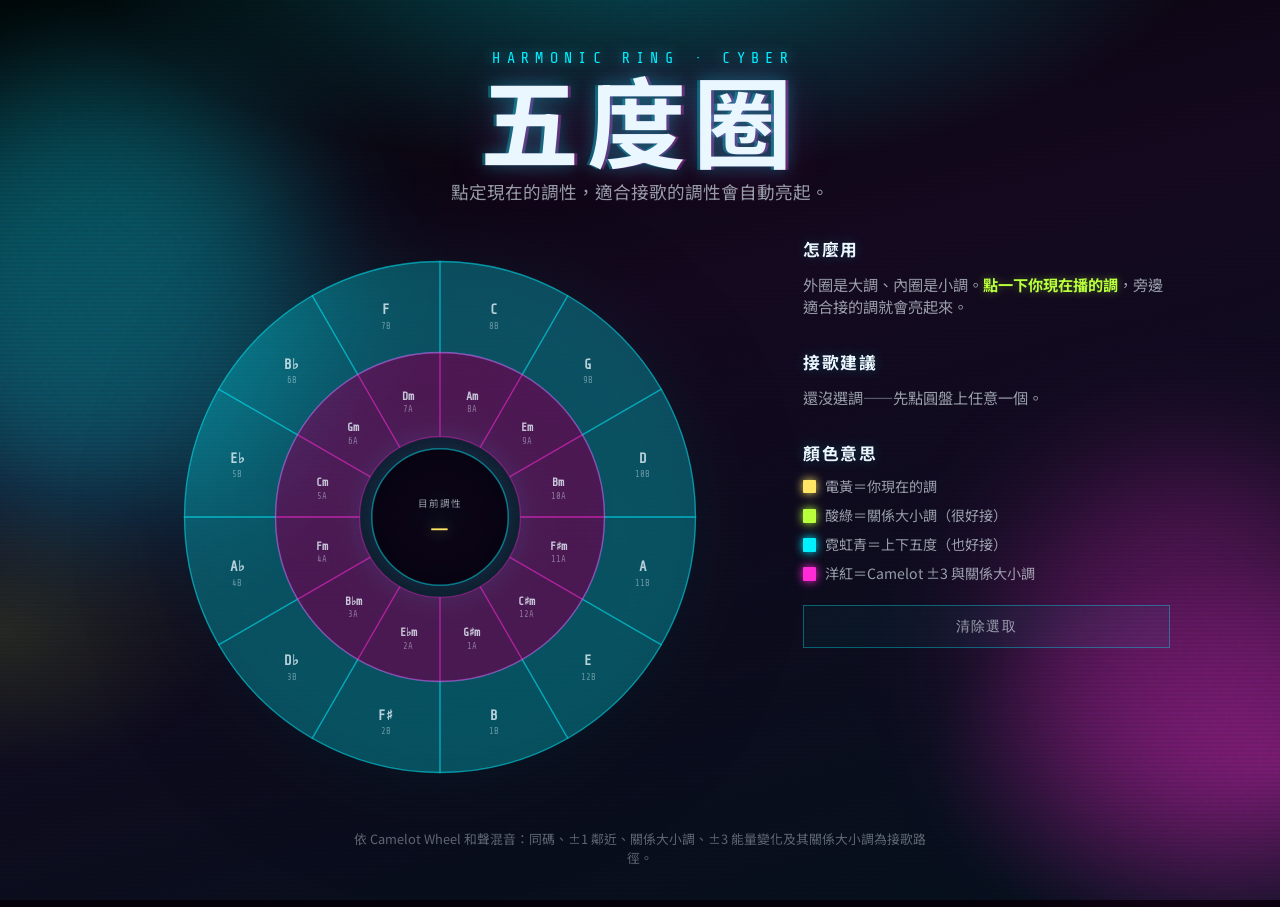
==== commit b1711a09: "Boost neon orbs and cache-bust app.js Co-authored-by: cooltaco0622-boop <cooltaco0622-boop@users.nor" ====
--- a/index.html
+++ b/index.html
@@ -86,6 +86,6 @@
     <p>依 Camelot Wheel 和聲混音：同碼、±1 鄰近、關係大小調、±3 能量變化及其關係大小調為接歌路徑。</p>
   </footer>
 
-  <script src="app.js"></script>
+  <script src="app.js?v=cyber3"></script>
 </body>
 </html>
--- a/styles.css
+++ b/styles.css
@@ -62,7 +62,7 @@
   height: min(52vw, 440px);
   top: 8%;
   left: -10%;
-  background: rgba(0, 240, 255, 0.32);
+  background: rgba(0, 240, 255, 0.5);
 }
 
 .orb-b {
@@ -70,7 +70,7 @@
   height: min(44vw, 380px);
   right: -8%;
   bottom: 6%;
-  background: rgba(255, 43, 214, 0.28);
+  background: rgba(255, 43, 214, 0.45);
   animation-delay: -5s;
 }
 
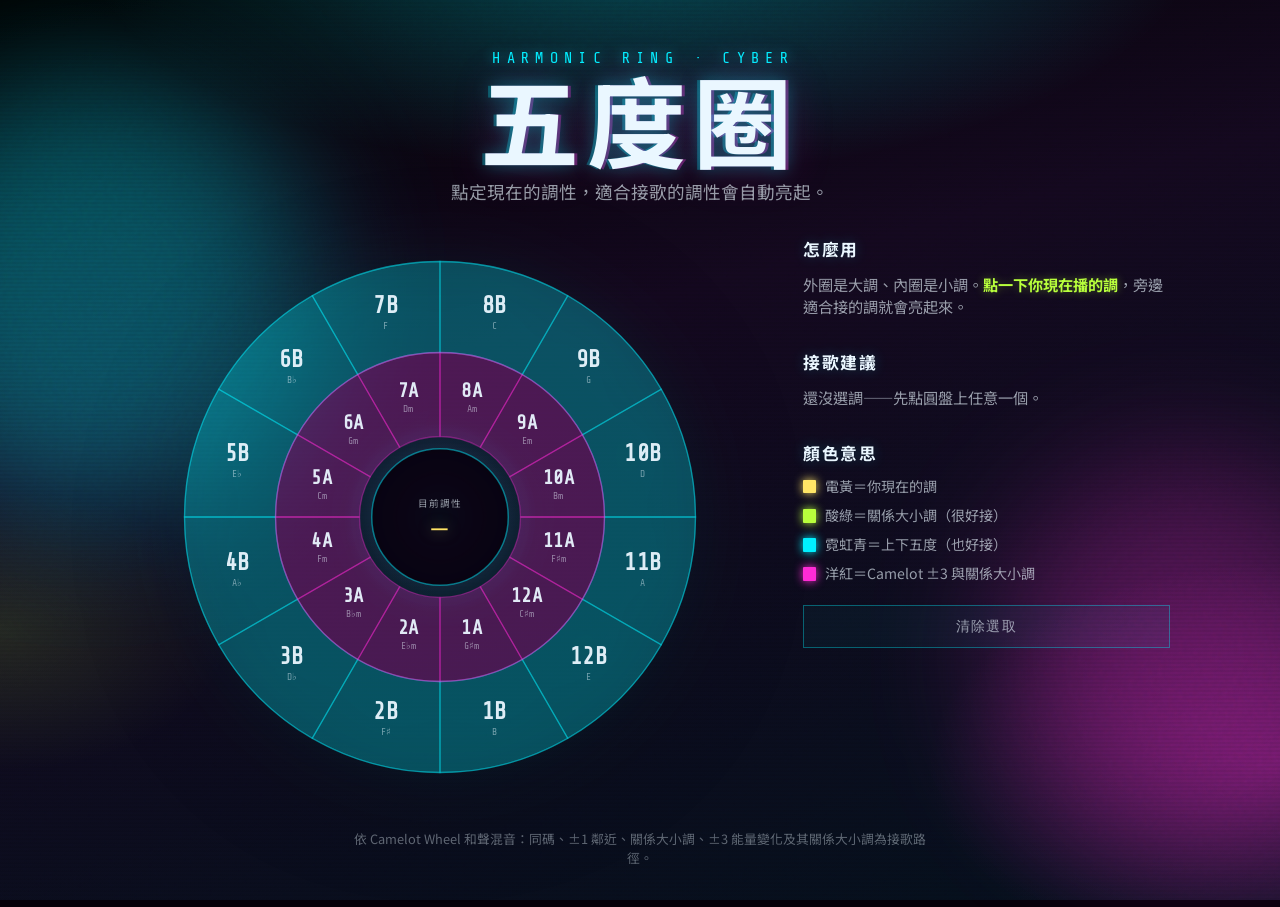
==== commit e2b645d6: "Make Camelot codes the primary wheel labels Put 8B/8A on top at larger size and demote note names li" ====
--- a/index.html
+++ b/index.html
@@ -7,7 +7,7 @@
   <link rel="preconnect" href="https://fonts.googleapis.com" />
   <link rel="preconnect" href="https://fonts.gstatic.com" crossorigin />
   <link href="https://fonts.googleapis.com/css2?family=Noto+Sans+TC:wght@400;500;700&family=Orbitron:wght@600;700&family=Rajdhani:wght@500;600;700&family=Share+Tech+Mono&display=swap" rel="stylesheet" />
-  <link rel="stylesheet" href="styles.css?v=cyber3" />
+  <link rel="stylesheet" href="styles.css?v=cyber4" />
 </head>
 <body>
   <div class="atmosphere" aria-hidden="true">
@@ -86,6 +86,6 @@
     <p>依 Camelot Wheel 和聲混音：同碼、±1 鄰近、關係大小調、±3 能量變化及其關係大小調為接歌路徑。</p>
   </footer>
 
-  <script src="app.js?v=cyber3"></script>
+  <script src="app.js?v=cyber4"></script>
 </body>
 </html>
--- a/styles.css
+++ b/styles.css
@@ -243,9 +243,15 @@
   transition: fill 0.25s ease, opacity 0.25s ease;
 }
 
-.key-seg .camelot-label {
-  font-size: 10px;
-  fill: rgba(234, 247, 255, 0.42);
+.key-seg .code-label {
+  font-weight: 700;
+  fill: rgba(234, 247, 255, 0.95);
+  letter-spacing: 0.02em;
+}
+
+.key-seg .name-label {
+  font-size: 11px;
+  fill: rgba(234, 247, 255, 0.48);
   font-weight: 500;
 }
 
@@ -291,7 +297,7 @@
   fill: var(--ink);
 }
 
-.wheel-active .key-seg.is-selected .camelot-label {
+.wheel-active .key-seg.is-selected .name-label {
   fill: rgba(5, 1, 10, 0.7);
 }
 
@@ -305,7 +311,7 @@
   fill: var(--ink);
 }
 
-.wheel-active .key-seg.is-match .camelot-label {
+.wheel-active .key-seg.is-match .name-label {
   fill: rgba(5, 1, 10, 0.65);
 }
 
@@ -319,7 +325,7 @@
   fill: var(--ink);
 }
 
-.wheel-active .key-seg.is-adjacent .camelot-label {
+.wheel-active .key-seg.is-adjacent .name-label {
   fill: rgba(5, 1, 10, 0.65);
 }
 
@@ -333,7 +339,7 @@
   fill: var(--foam);
 }
 
-.wheel-active .key-seg.is-energy .camelot-label {
+.wheel-active .key-seg.is-energy .name-label {
   fill: rgba(234, 247, 255, 0.72);
 }
 
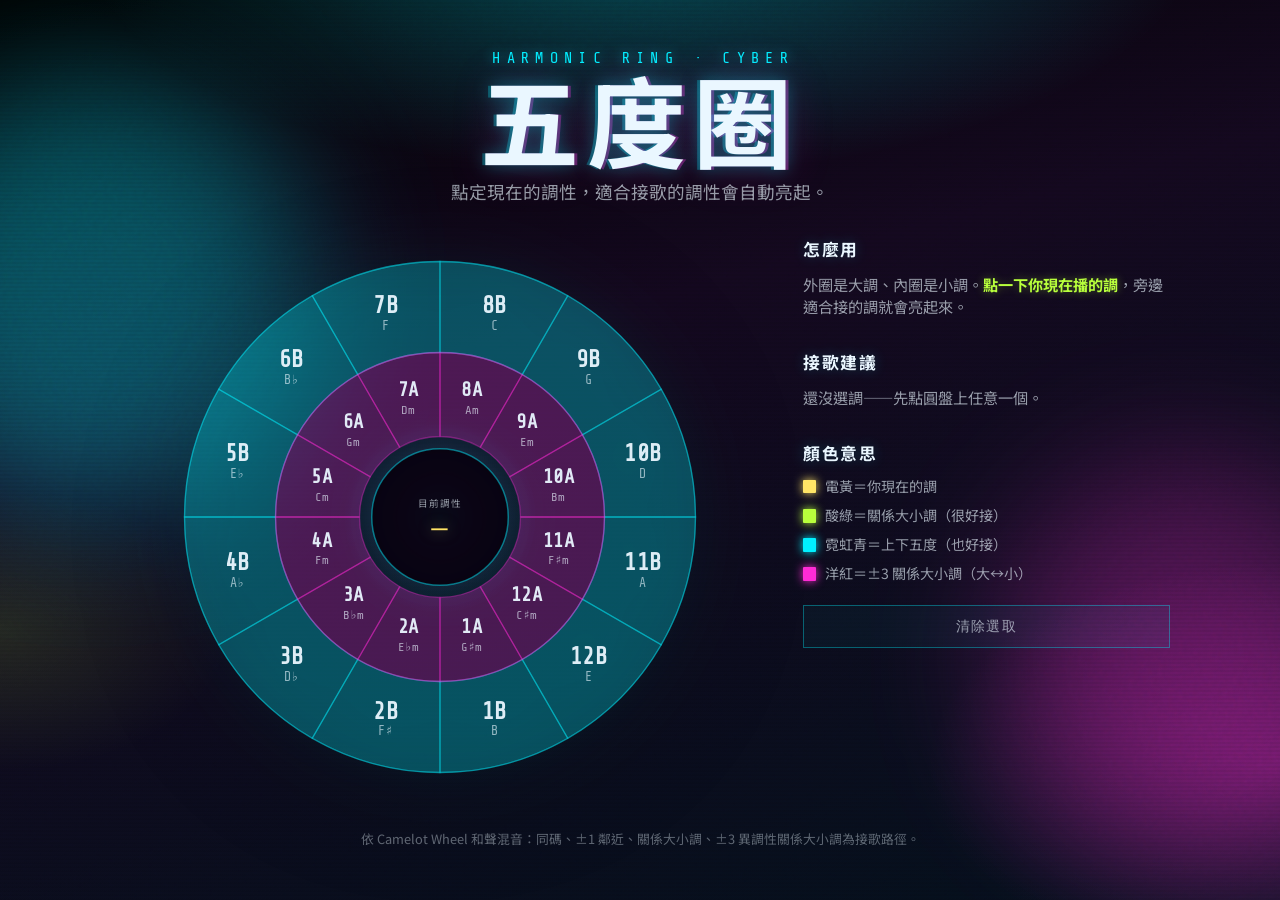
==== commit 471558fe: "Enlarge secondary key names; limit ±3 to relative majors/minors Bump C/Am captions for readability, " ====
--- a/index.html
+++ b/index.html
@@ -7,7 +7,7 @@
   <link rel="preconnect" href="https://fonts.googleapis.com" />
   <link rel="preconnect" href="https://fonts.gstatic.com" crossorigin />
   <link href="https://fonts.googleapis.com/css2?family=Noto+Sans+TC:wght@400;500;700&family=Orbitron:wght@600;700&family=Rajdhani:wght@500;600;700&family=Share+Tech+Mono&display=swap" rel="stylesheet" />
-  <link rel="stylesheet" href="styles.css?v=cyber4" />
+  <link rel="stylesheet" href="styles.css?v=cyber5" />
 </head>
 <body>
   <div class="atmosphere" aria-hidden="true">
@@ -74,7 +74,7 @@
           <li><span class="swatch selected"></span>電黃＝你現在的調</li>
           <li><span class="swatch match"></span>酸綠＝關係大小調（很好接）</li>
           <li><span class="swatch adjacent"></span>霓虹青＝上下五度（也好接）</li>
-          <li><span class="swatch energy"></span>洋紅＝Camelot ±3 與關係大小調</li>
+          <li><span class="swatch energy"></span>洋紅＝±3 關係大小調（大↔小）</li>
         </ul>
       </div>
 
@@ -83,9 +83,9 @@
   </main>
 
   <footer class="foot">
-    <p>依 Camelot Wheel 和聲混音：同碼、±1 鄰近、關係大小調、±3 能量變化及其關係大小調為接歌路徑。</p>
+    <p>依 Camelot Wheel 和聲混音：同碼、±1 鄰近、關係大小調、±3 異調性關係大小調為接歌路徑。</p>
   </footer>
 
-  <script src="app.js?v=cyber4"></script>
+  <script src="app.js?v=cyber5"></script>
 </body>
 </html>
--- a/styles.css
+++ b/styles.css
@@ -250,8 +250,7 @@
 }
 
 .key-seg .name-label {
-  font-size: 11px;
-  fill: rgba(234, 247, 255, 0.48);
+  fill: rgba(234, 247, 255, 0.62);
   font-weight: 500;
 }
 
